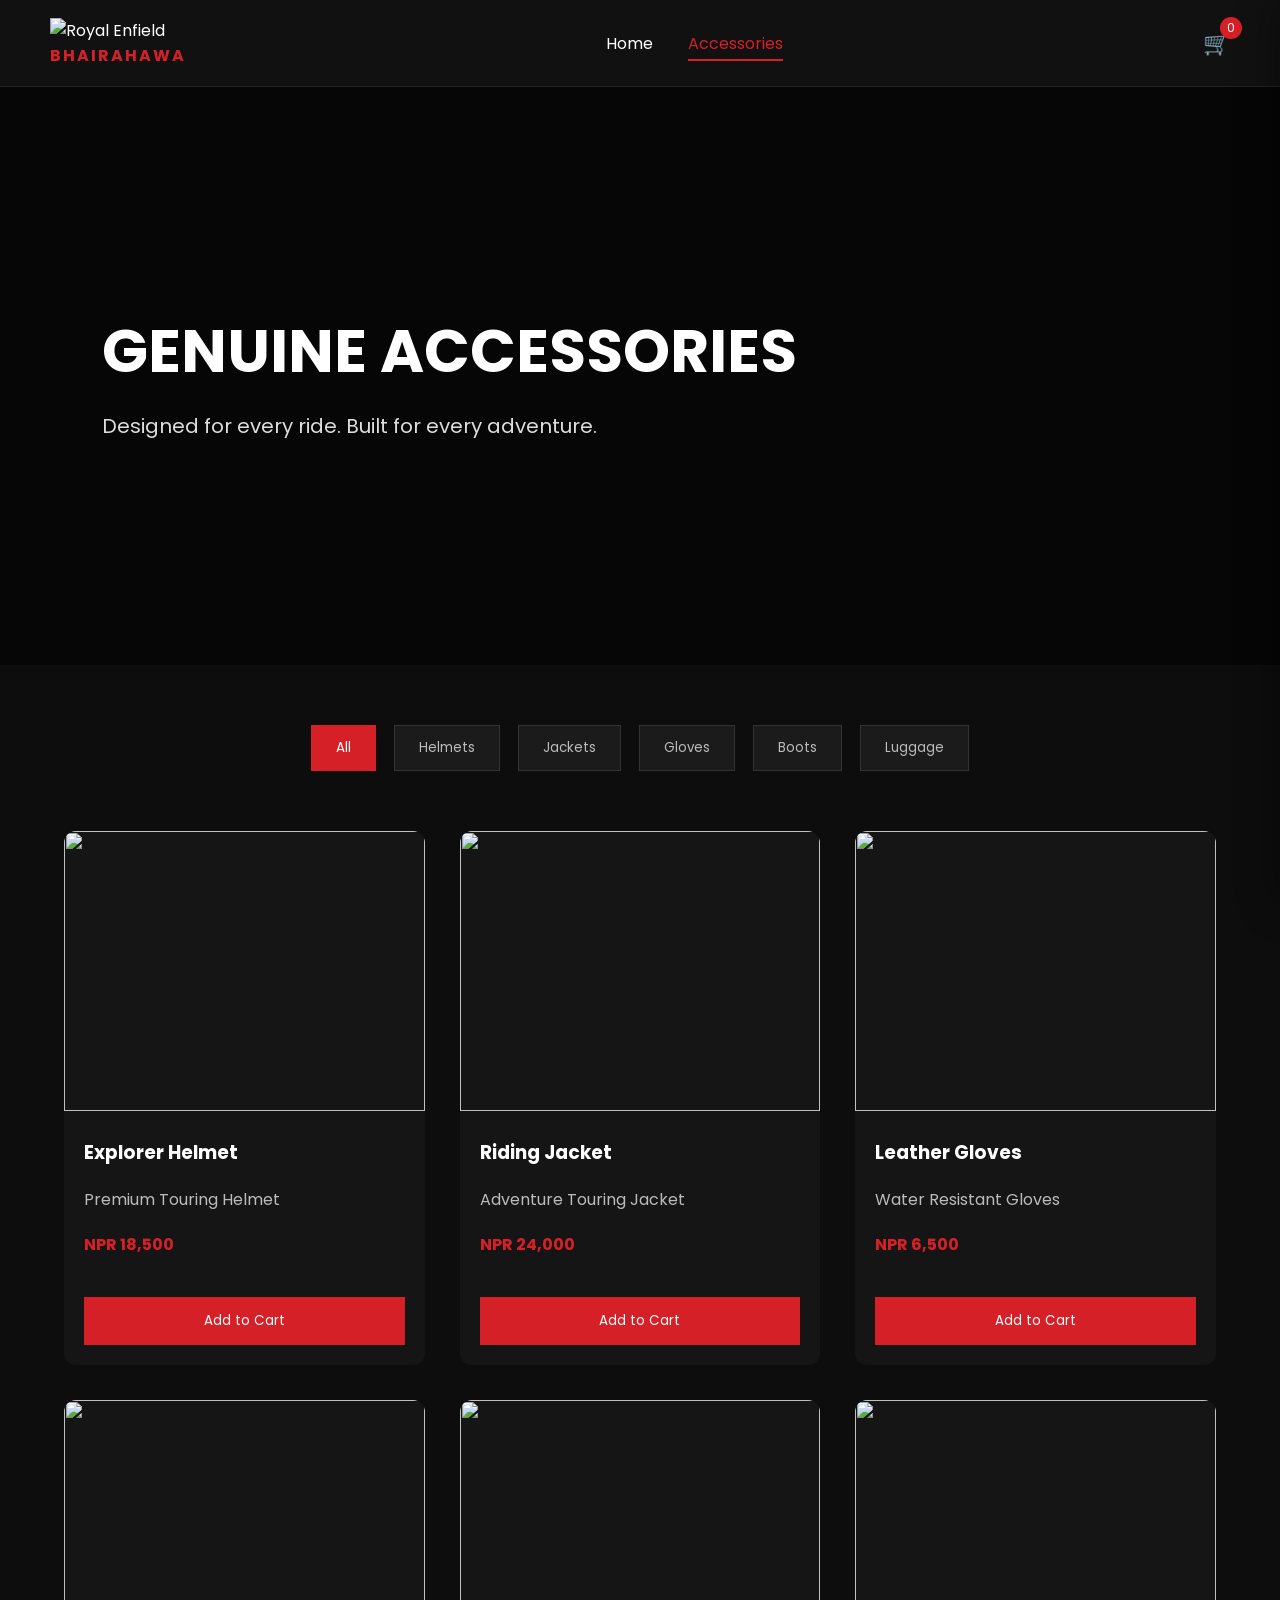
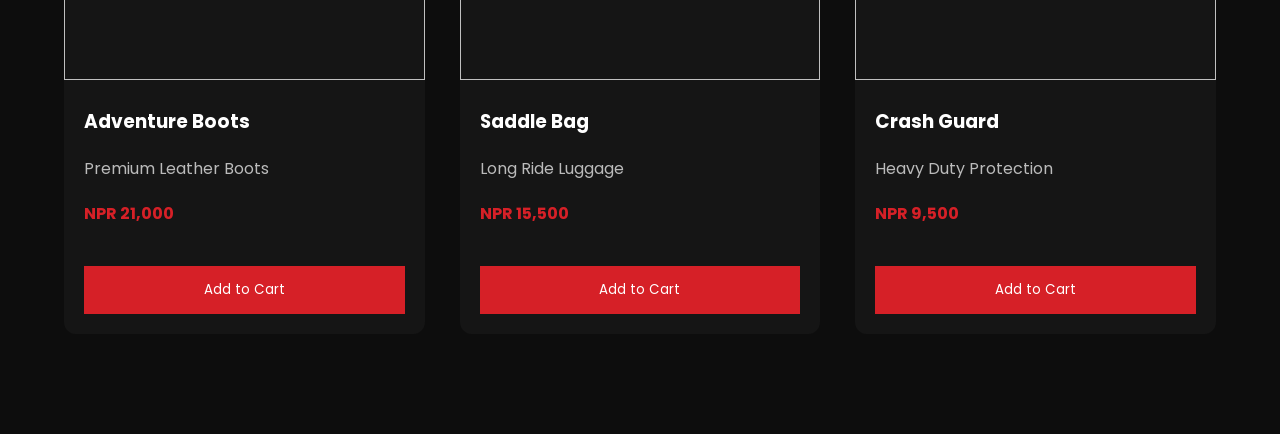
==== accessories.html @ 517c3688 "Add new files" ====
<!DOCTYPE html>
<html lang="en">

<head>

<meta charset="UTF-8">
<meta name="viewport" content="width=device-width, initial-scale=1.0">

<title>Royal Enfield Bhairahawa | Accessories</title>

<link rel="stylesheet" href="accessories.css">

<link href="https://fonts.googleapis.com/css2?family=Poppins:wght@300;400;500;600;700&display=swap" rel="stylesheet">

</head>

<body>

<!-- ================= NAVBAR ================= -->

<nav class="navbar">

    <div class="logo">

        <img src="images/logo.svg" alt="Royal Enfield">

        <span>BHAIRAHAWA</span>

    </div>

    <ul>

        <li><a href="index.html">Home</a></li>
        
        <li><a href="#" class="active">Accessories</a></li>

    </ul>

<div class="cart-icon" id="cartButton">

    🛒

    <span id="cartCount">0</span>

</div>
</nav>

<!-- ================= HERO ================= -->

<section class="hero">

    <div class="overlay"></div>

    <div class="hero-content">

        <h1>GENUINE ACCESSORIES</h1>

        <p>Designed for every ride. Built for every adventure.</p>

    </div>

</section>

<!-- ================= FILTER ================= -->

<section class="categories">

    <button class="filter-btn active" data-filter="all">All</button>

    <button class="filter-btn" data-filter="helmet">Helmets</button>

    <button class="filter-btn" data-filter="jacket">Jackets</button>

    <button class="filter-btn" data-filter="gloves">Gloves</button>

    <button class="filter-btn" data-filter="boots">Boots</button>

    <button class="filter-btn" data-filter="luggage">Luggage</button>

</section>
<!-- ================= PRODUCTS ================= -->

<section class="products">

<div class="product-card"
 data-name="Explorer Helmet"
 data-category="helmet"
     data-price="18500"
     data-image="images/helmet.jpg">

<img src="images/helmet.jpg">

<h3>Explorer Helmet</h3>

<p>Premium Touring Helmet</p>

<h4>NPR 18,500</h4>

<button>Add to Cart</button>

</div>

<div class="product-card"
data-category="jacket"
 data-name="Explorer Riding Jacket"
     data-price="24000"
     data-image="images/jacket.jpg">

<img src="images/jacket.jpg">

<h3>Riding Jacket</h3>

<p>Adventure Touring Jacket</p>

<h4>NPR 24,000</h4>

<button>Add to Cart</button>

</div>

<div class="product-card"
data-category="gloves"
 data-name="Explorer Leather Gloves"
     data-price="6500"
     data-image="images/gloves.jpg">

<img src="images/gloves.jpg">

<h3>Leather Gloves</h3>

<p>Water Resistant Gloves</p>

<h4>NPR 6,500</h4>

<button>Add to Cart</button>

</div>

<div class="product-card"
data-category="boots"
 data-name="Explorer Adventure Boots"
     data-price="21000"
     data-image="images/boots.jpg">

<img src="images/boots.jpg">

<h3>Adventure Boots</h3>

<p>Premium Leather Boots</p>

<h4>NPR 21,000</h4>

<button>Add to Cart</button>

</div>

<div class="product-card"
data-category="luggage"
 data-name="Explorer Saddle Bag"
     data-price="15500"
     data-image="images/saddlebag.jpg">

<img src="images/saddlebag.jpg">

<h3>Saddle Bag</h3>

<p>Long Ride Luggage</p>

<h4>NPR 15,500</h4>

<button>Add to Cart</button>

</div>

<div class="product-card"
 data-name="Explorer Crash Guard"
     data-price="9500"
     data-image="images/crashguard.jpg">

<img src="images/crashguard.jpg">

<h3>Crash Guard</h3>

<p>Heavy Duty Protection</p>

<h4>NPR 9,500</h4>

<button>Add to Cart</button>

</div>

</section>

<div class="toast" id="toast">

    <div class="toast-icon">✓</div>

    <div class="toast-content">

        <h4>Added to Cart</h4>

        <p id="toastText">Product added successfully.</p>

    </div>

    <button id="viewCart">View Cart</button>

</div>
<!-- ================= SHOPPING CART ================= -->

<div class="cart-overlay" id="cartOverlay"></div>

<div class="shopping-cart" id="shoppingCart">

    <div class="cart-header">

        <h2>Shopping Cart</h2>

        <button id="closeCart">&times;</button>

    </div>

    <div class="cart-items" id="cartItems">

        <div class="empty-cart">

            <div class="cart-icon-big">🛒</div>

            <h3>Your cart is empty</h3>

            <p>Add genuine Royal Enfield accessories to begin your journey.</p>

        </div>

    </div>

    <div class="cart-footer">

        <div class="cart-total">

            <span>Total</span>

            <strong>NPR <span id="cartTotal">0</span></strong>

        </div>

        <button class="checkout-btn">Proceed to Checkout</button>

    </div>

</div>
<script src="accessories.js"></script>

</body>

</html>
---- accessories.css ----
/* ===========================
   RESET
=========================== */

*{
    margin:0;
    padding:0;
    box-sizing:border-box;
    font-family:'Poppins',sans-serif;
}

body{
    background:#0d0d0d;
    color:#fff;
    overflow-x:hidden;
}

/* ===========================
   NAVBAR
=========================== */

.navbar{

    position:fixed;

    top:0;

    left:0;

    width:100%;

    background:#111;

    display:flex;

    justify-content:space-between;

    align-items:center;

    padding:18px 50px;

    z-index:999;

    border-bottom:1px solid #222;

}

.logo{

    display:flex;

    flex-direction:column;

}

.logo span{

    color:#d62027;

    font-weight:700;

    letter-spacing:2px;

}

.navbar ul{

    display:flex;

    gap:35px;

    list-style:none;

}

.navbar ul li a{

    text-decoration:none;

    color:white;

    transition:.3s;

    position:relative;

}

.navbar ul li a:hover,
.navbar ul li a.active{

    color:#d62027;

}

.navbar ul li a::after{

    content:"";

    position:absolute;

    left:0;

    bottom:-6px;

    width:0;

    height:2px;

    background:#d62027;

    transition:.3s;

}

.navbar ul li a:hover::after,
.navbar ul li a.active::after{

    width:100%;

}

.cart-icon{

    cursor:pointer;

    font-size:22px;

    position:relative;

}

#cartCount{

    position:absolute;

    top:-10px;

    right:-12px;

    width:22px;

    height:22px;

    background:#d62027;

    border-radius:50%;

    display:flex;

    justify-content:center;

    align-items:center;

    font-size:12px;

}

/* ===========================
   HERO
=========================== */

.hero{

    height:65vh;

    background:url("images/accessories-banner.jpg") center/cover;

    position:relative;

    margin-top:80px;

}

.overlay{

    position:absolute;

    inset:0;

    background:rgba(0,0,0,.55);

}

.hero-content{

    position:absolute;

    top:50%;

    left:8%;

    transform:translateY(-50%);

    z-index:2;

}

.hero-content h1{

    font-size:60px;

    margin-bottom:15px;

}

.hero-content p{

    font-size:20px;

    color:#ddd;

}

/* ===========================
   CATEGORY BUTTONS
=========================== */

.categories{

    display:flex;

    justify-content:center;

    gap:18px;

    flex-wrap:wrap;

    padding:60px 20px;

}

.categories button{

    padding:12px 25px;

    background:#1b1b1b;

    color:white;

    border:1px solid #333;

    cursor:pointer;

    transition:.3s;

}

.categories button:hover,
.categories button.active{

    background:#d62027;

}

/* ===========================
   PRODUCTS
=========================== */

.products{

    width:90%;

    margin:auto;

    display:grid;

    grid-template-columns:repeat(auto-fit,minmax(280px,1fr));

    gap:35px;

    padding-bottom:100px;

}

.product-card{

    background:#151515;

    border-radius:12px;

    overflow:hidden;

    transition:.4s;

}

.product-card:hover{

    transform:translateY(-12px);

    box-shadow:0 20px 40px rgba(0,0,0,.5);

}

.product-card img{

    width:100%;

    height:280px;

    object-fit:cover;

    transition:.5s;

}

.product-card:hover img{

    transform:scale(1.08);

}

.product-card h3{

    margin:20px;

}

.product-card p{

    margin:0 20px;

    color:#bbb;

}

.product-card h4{

    margin:20px;

    color:#d62027;

}

.product-card button{

    margin:20px;

    width:calc(100% - 40px);

    padding:14px;

    border:none;

    background:#d62027;

    color:white;

    cursor:pointer;

    transition:.3s;

}

.product-card button:hover{

    background:white;

    color:black;

}

/* ===========================
   MOBILE
=========================== */

@media(max-width:768px){

.navbar{

    flex-direction:column;

    gap:20px;

}

.hero-content h1{

    font-size:38px;

}

.hero-content p{

    font-size:16px;

}

}
/*==============================
TOAST
==============================*/

.toast{

    position:fixed;

    top:25px;

    right:-420px;

    width:360px;

    background:#181818;

    border-left:5px solid #d62027;

    border-radius:12px;

    display:flex;

    align-items:center;

    gap:18px;

    padding:18px;

    box-shadow:0 20px 45px rgba(0,0,0,.45);

    transition:.45s;

    z-index:9999;

}

.toast.show{

    right:25px;

}

.toast-icon{

    width:48px;

    height:48px;

    border-radius:50%;

    background:#28a745;

    color:white;

    display:flex;

    justify-content:center;

    align-items:center;

    font-size:22px;

}

.toast-content{

    flex:1;

}

.toast-content h4{

    color:white;

    margin-bottom:5px;

}

.toast-content p{

    color:#bbb;

    font-size:14px;

}

#viewCart{

    background:#d62027;

    border:none;

    color:white;

    padding:10px 16px;

    cursor:pointer;

    border-radius:6px;

    transition:.3s;

}

#viewCart:hover{

    background:white;

    color:black;

}
@keyframes cartBounce{

0%{
transform:scale(1);
}

40%{
transform:scale(1.4);
}

70%{
transform:scale(.9);
}

100%{
transform:scale(1);
}

}

.bounce{

    animation:cartBounce .45s;

}
/*==============================
SHOPPING CART
==============================*/

.cart-overlay{

    position:fixed;

    inset:0;

    background:rgba(0,0,0,.6);

    opacity:0;

    visibility:hidden;

    transition:.35s;

    z-index:9998;

}

.cart-overlay.show{

    opacity:1;

    visibility:visible;

}

.shopping-cart{

    position:fixed;

    top:0;

    right:-430px;

    width:420px;

    max-width:100%;

    height:100vh;

    background:#111;

    display:flex;

    flex-direction:column;

    transition:.45s ease;

    z-index:9999;

    box-shadow:-10px 0 40px rgba(0,0,0,.45);

}

.shopping-cart.show{

    right:0;

}

.cart-header{

    display:flex;

    justify-content:space-between;

    align-items:center;

    padding:25px;

    border-bottom:1px solid #222;

}

.cart-header h2{

    font-size:28px;

}

.cart-header button{

    background:none;

    border:none;

    color:white;

    font-size:38px;

    cursor:pointer;

}

.cart-items{

    flex:1;

    overflow-y:auto;

    padding:30px;

}

.empty-cart{

    text-align:center;

    margin-top:100px;

}

.cart-icon-big{

    font-size:80px;

    margin-bottom:20px;

}

.empty-cart h3{

    margin-bottom:10px;

}

.empty-cart p{

    color:#999;

    line-height:1.6;

}

.cart-footer{

    padding:25px;

    border-top:1px solid #222;

}

.cart-total{

    display:flex;

    justify-content:space-between;

    margin-bottom:20px;

    font-size:20px;

}

.checkout-btn{

    width:100%;

    padding:16px;

    border:none;

    background:#d62027;

    color:white;

    font-size:17px;

    cursor:pointer;

    transition:.3s;

}

.checkout-btn:hover{

    background:white;

    color:black;

}
.cart-product{

    display:flex;

    gap:15px;

    align-items:center;

    margin-bottom:25px;

    padding-bottom:20px;

    border-bottom:1px solid #222;

}

.cart-product img{

    width:90px;

    height:90px;

    object-fit:cover;

    border-radius:10px;

}

.cart-info{

    flex:1;

}

.cart-info h4{

    margin-bottom:8px;

}

.cart-info p{

    color:#bbb;

    margin-bottom:12px;

}

.qty{

    display:flex;

    align-items:center;

    gap:10px;

}

.qty button{

    width:30px;

    height:30px;

    border:none;

    background:#222;

    color:white;

    cursor:pointer;

}

.remove-btn{

    background:#1d1d1d;

    color:#ff4d4d;

    border:1px solid #333;

    padding:8px 14px;

    border-radius:6px;

    cursor:pointer;

    transition:.3s;

    font-size:14px;

}

.remove-btn:hover{

    background:#d62027;

    color:white;

    border-color:#d62027;

}
.categories button{

    background:#1b1b1b;
    color:#bbb;
    border:1px solid #333;
    padding:12px 24px;
    cursor:pointer;
    transition:.3s;

}

.categories button:hover{

    background:#d62027;
    color:white;

}

.categories button.active{

    background:#d62027;
    color:white;
    border-color:#d62027;

}
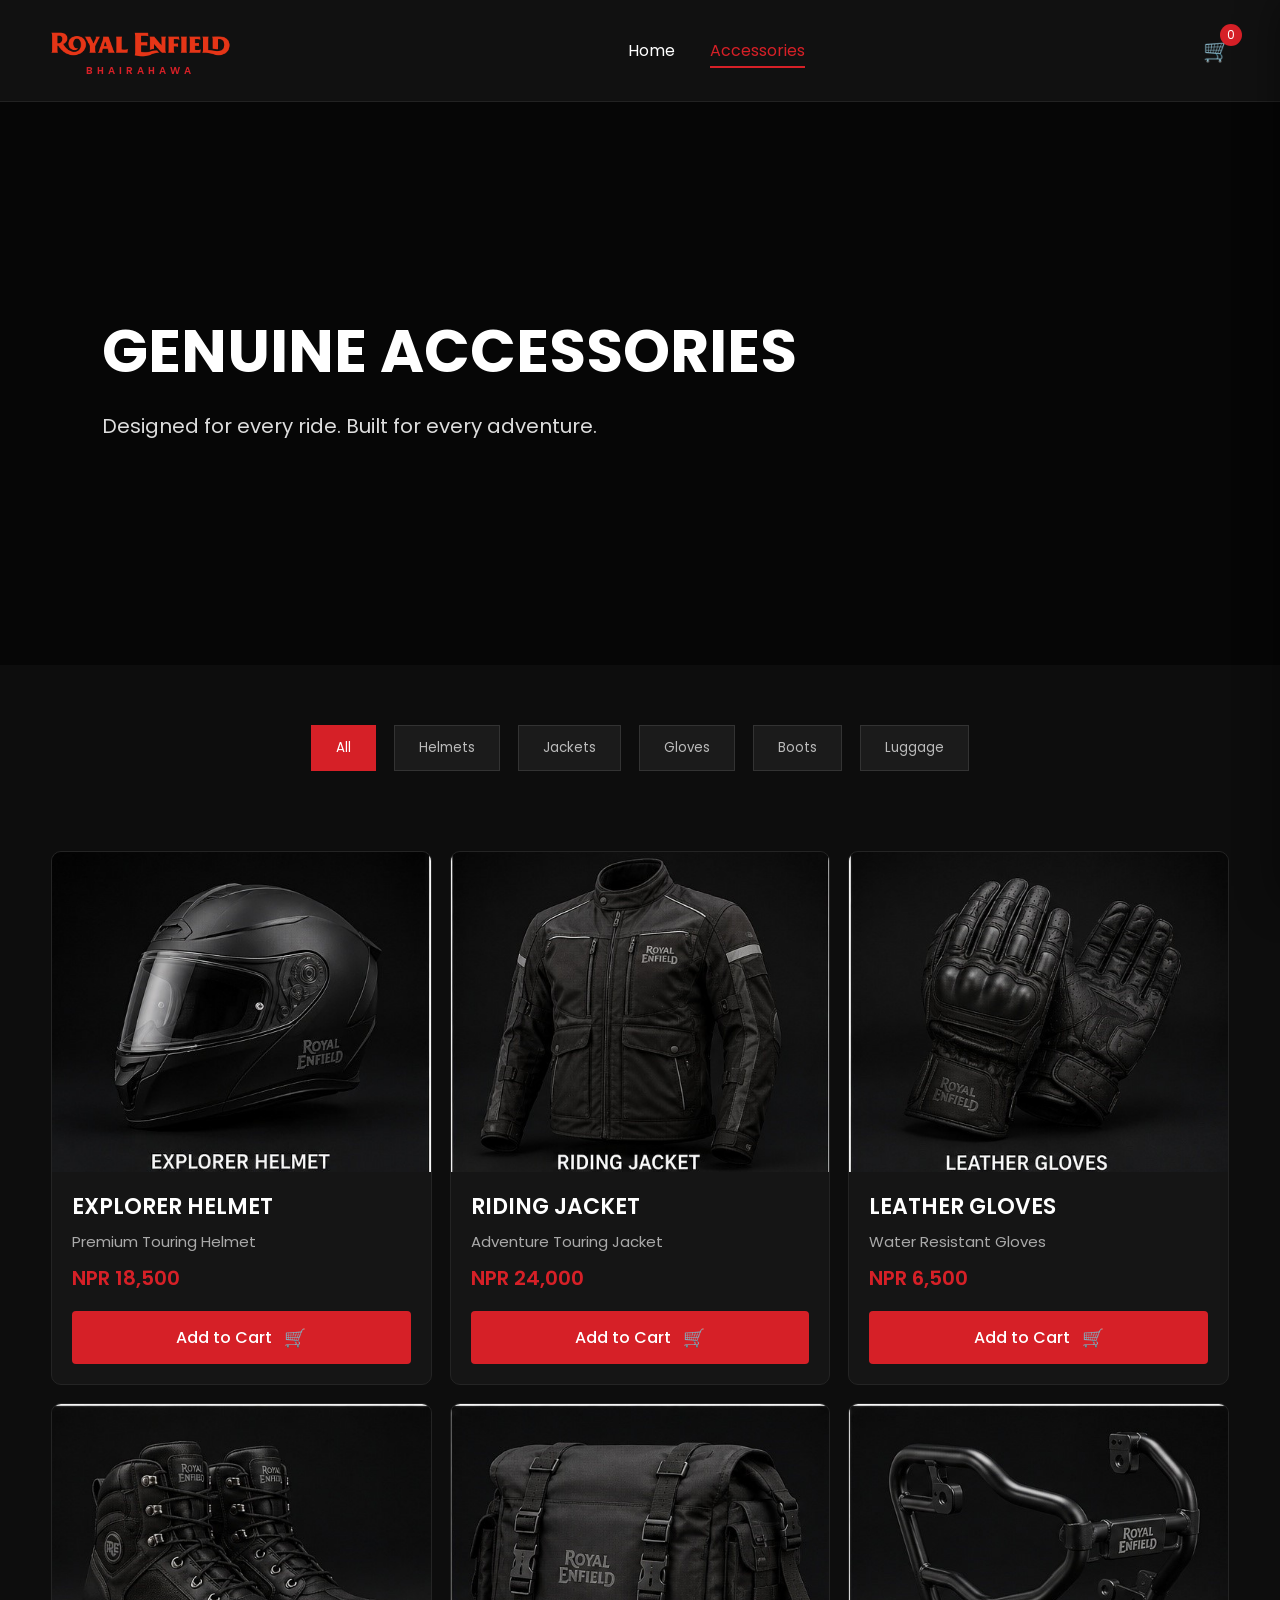
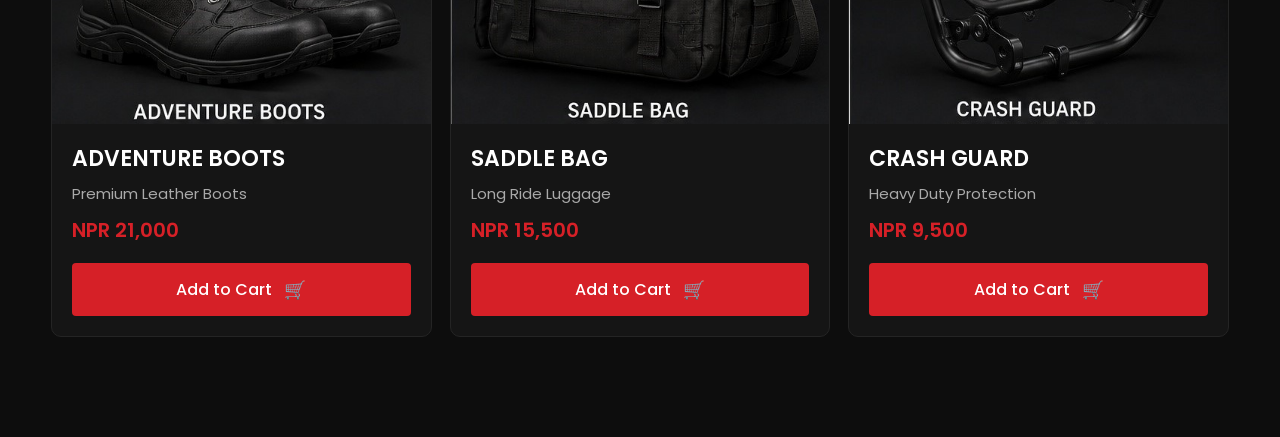
==== commit 8c55ca65: "images" ====
--- a/accessories.html
+++ b/accessories.html
@@ -9,6 +9,7 @@
 <title>Royal Enfield Bhairahawa | Accessories</title>
 
 <link rel="stylesheet" href="accessories.css">
+<link rel="stylesheet" href="responsive.css">
 
 <link href="https://fonts.googleapis.com/css2?family=Poppins:wght@300;400;500;600;700&display=swap" rel="stylesheet">
 
@@ -20,13 +21,12 @@
 
 <nav class="navbar">
 
-    <div class="logo">
-
-        <img src="images/logo.svg" alt="Royal Enfield">
-
-        <span>BHAIRAHAWA</span>
-
-    </div>
+   <div class="logo">
+    <div class="logo-image">
+    <img src="images/logo.png" alt="Royal Enfield">
+    </div>
+    <span>BHAIRAHAWA</span>
+</div>
 
     <ul>
 
@@ -67,7 +67,7 @@
 
     <button class="filter-btn active" data-filter="all">All</button>
 
-    <button class="filter-btn" data-filter="helmet">Helmets</button>
+    <button class="filter-btn" data-filter="helmet" >Helmets</button>
 
     <button class="filter-btn" data-filter="jacket">Jackets</button>
 
@@ -80,114 +80,158 @@
 </section>
 <!-- ================= PRODUCTS ================= -->
 
+<!-- ================= PRODUCTS ================= -->
+
 <section class="products">
 
-<div class="product-card"
- data-name="Explorer Helmet"
- data-category="helmet"
-     data-price="18500"
-     data-image="images/helmet.jpg">
-
-<img src="images/helmet.jpg">
-
-<h3>Explorer Helmet</h3>
-
-<p>Premium Touring Helmet</p>
-
-<h4>NPR 18,500</h4>
-
-<button>Add to Cart</button>
-
-</div>
-
-<div class="product-card"
-data-category="jacket"
- data-name="Explorer Riding Jacket"
-     data-price="24000"
-     data-image="images/jacket.jpg">
-
-<img src="images/jacket.jpg">
-
-<h3>Riding Jacket</h3>
-
-<p>Adventure Touring Jacket</p>
-
-<h4>NPR 24,000</h4>
-
-<button>Add to Cart</button>
-
-</div>
-
-<div class="product-card"
-data-category="gloves"
- data-name="Explorer Leather Gloves"
-     data-price="6500"
-     data-image="images/gloves.jpg">
-
-<img src="images/gloves.jpg">
-
-<h3>Leather Gloves</h3>
-
-<p>Water Resistant Gloves</p>
-
-<h4>NPR 6,500</h4>
-
-<button>Add to Cart</button>
-
-</div>
-
-<div class="product-card"
-data-category="boots"
- data-name="Explorer Adventure Boots"
-     data-price="21000"
-     data-image="images/boots.jpg">
-
-<img src="images/boots.jpg">
-
-<h3>Adventure Boots</h3>
-
-<p>Premium Leather Boots</p>
-
-<h4>NPR 21,000</h4>
-
-<button>Add to Cart</button>
-
-</div>
-
-<div class="product-card"
-data-category="luggage"
- data-name="Explorer Saddle Bag"
-     data-price="15500"
-     data-image="images/saddlebag.jpg">
-
-<img src="images/saddlebag.jpg">
-
-<h3>Saddle Bag</h3>
-
-<p>Long Ride Luggage</p>
-
-<h4>NPR 15,500</h4>
-
-<button>Add to Cart</button>
-
-</div>
-
-<div class="product-card"
- data-name="Explorer Crash Guard"
-     data-price="9500"
-     data-image="images/crashguard.jpg">
-
-<img src="images/crashguard.jpg">
-
-<h3>Crash Guard</h3>
-
-<p>Heavy Duty Protection</p>
-
-<h4>NPR 9,500</h4>
-
-<button>Add to Cart</button>
-
-</div>
+    <!-- HELMET -->
+    <div class="product-card"
+         data-category="helmet"
+         data-name="Explorer Helmet"
+         data-price="18500"
+         data-image="images/helmet.jpg">
+
+        <div class="product-image">
+            <img src="images/helmet.jpg" alt="Explorer Helmet">
+        </div>
+
+        <div class="product-details">
+            <h3>Explorer Helmet</h3>
+            <p>Premium Touring Helmet</p>
+            <h4>NPR 18,500</h4>
+
+            <button>
+                Add to Cart
+                <span>🛒</span>
+            </button>
+        </div>
+
+    </div>
+
+
+    <!-- JACKET -->
+    <div class="product-card"
+         data-category="jacket"
+         data-name="Explorer Riding Jacket"
+         data-price="24000"
+         data-image="images/jacket.jpg">
+
+        <div class="product-image">
+            <img src="images/jacket.jpg" alt="Riding Jacket">
+        </div>
+
+        <div class="product-details">
+            <h3>Riding Jacket</h3>
+            <p>Adventure Touring Jacket</p>
+            <h4>NPR 24,000</h4>
+
+            <button>
+                Add to Cart
+                <span>🛒</span>
+            </button>
+        </div>
+
+    </div>
+
+
+    <!-- GLOVES -->
+    <div class="product-card"
+         data-category="gloves"
+         data-name="Explorer Leather Gloves"
+         data-price="6500"
+         data-image="images/gloves.jpg">
+
+        <div class="product-image">
+            <img src="images/gloves.jpg" alt="Leather Gloves">
+        </div>
+
+        <div class="product-details">
+            <h3>Leather Gloves</h3>
+            <p>Water Resistant Gloves</p>
+            <h4>NPR 6,500</h4>
+
+            <button>
+                Add to Cart
+                <span>🛒</span>
+            </button>
+        </div>
+
+    </div>
+
+
+    <!-- BOOTS -->
+    <div class="product-card"
+         data-category="boots"
+         data-name="Explorer Adventure Boots"
+         data-price="21000"
+         data-image="images/boots.jpg">
+
+        <div class="product-image">
+            <img src="images/boots.jpg" alt="Adventure Boots">
+        </div>
+
+        <div class="product-details">
+            <h3>Adventure Boots</h3>
+            <p>Premium Leather Boots</p>
+            <h4>NPR 21,000</h4>
+
+            <button>
+                Add to Cart
+                <span>🛒</span>
+            </button>
+        </div>
+
+    </div>
+
+
+    <!-- SADDLE BAG -->
+    <div class="product-card"
+         data-category="luggage"
+         data-name="Explorer Saddle Bag"
+         data-price="15500"
+         data-image="images/saddlebag.jpg">
+
+        <div class="product-image">
+            <img src="images/saddlebag.jpg" alt="Saddle Bag">
+        </div>
+
+        <div class="product-details">
+            <h3>Saddle Bag</h3>
+            <p>Long Ride Luggage</p>
+            <h4>NPR 15,500</h4>
+
+            <button>
+                Add to Cart
+                <span>🛒</span>
+            </button>
+        </div>
+
+    </div>
+
+
+    <!-- CRASH GUARD -->
+    <div class="product-card"
+         data-category="protection"
+         data-name="Explorer Crash Guard"
+         data-price="9500"
+         data-image="images/crashguard.jpg">
+
+        <div class="product-image">
+            <img src="images/crashguard.jpg" alt="Crash Guard">
+        </div>
+
+        <div class="product-details">
+            <h3>Crash Guard</h3>
+            <p>Heavy Duty Protection</p>
+            <h4>NPR 9,500</h4>
+
+            <button>
+                Add to Cart
+                <span>🛒</span>
+            </button>
+        </div>
+
+    </div>
 
 </section>
 
--- a/accessories.css
+++ b/accessories.css
@@ -45,22 +45,55 @@
 
 }
 
-.logo{
-
-    display:flex;
-
-    flex-direction:column;
-
-}
-
-.logo span{
-
-    color:#d62027;
-
-    font-weight:700;
-
-    letter-spacing:2px;
-
+.logo {
+    display: flex;
+    flex-direction: column;
+    align-items: center;
+    justify-content: center;
+
+    width: 180px;
+    height: 65px;
+
+    flex-shrink: 0;
+}
+
+/* Logo image container */
+.logo-image {
+    width: 180px;
+    height: 38px;
+
+    overflow: hidden;
+
+    display: flex;
+    justify-content: center;
+    align-items: center;
+}
+
+/* Actual uploaded logo */
+.logo-image img {
+    width: 235px;
+    max-width: none;
+    height: auto;
+
+    display: block;
+}
+
+/* Bhairahawa text */
+.logo span {
+    display: block;
+
+    margin-top: 3px;
+
+    color: #d62027;
+
+    font-size: 10px;
+    font-weight: 600;
+
+    letter-spacing: 4px;
+
+    line-height: 1;
+
+    text-align: center;
 }
 
 .navbar ul{
@@ -256,110 +289,176 @@
    PRODUCTS
 =========================== */
 
-.products{
-
-    width:90%;
-
-    margin:auto;
-
-    display:grid;
-
-    grid-template-columns:repeat(auto-fit,minmax(280px,1fr));
-
-    gap:35px;
-
-    padding-bottom:100px;
-
-}
-
-.product-card{
-
-    background:#151515;
-
-    border-radius:12px;
-
-    overflow:hidden;
-
-    transition:.4s;
-
-}
-
-.product-card:hover{
-
-    transform:translateY(-12px);
-
-    box-shadow:0 20px 40px rgba(0,0,0,.5);
-
-}
-
-.product-card img{
-
-    width:100%;
-
-    height:280px;
-
-    object-fit:cover;
-
-    transition:.5s;
-
-}
-
-.product-card:hover img{
-
-    transform:scale(1.08);
-
-}
-
-.product-card h3{
-
-    margin:20px;
-
-}
-
-.product-card p{
-
-    margin:0 20px;
-
-    color:#bbb;
-
-}
-
-.product-card h4{
-
-    margin:20px;
-
-    color:#d62027;
-
-}
-
-.product-card button{
-
-    margin:20px;
-
-    width:calc(100% - 40px);
-
-    padding:14px;
-
-    border:none;
-
-    background:#d62027;
-
-    color:white;
-
-    cursor:pointer;
-
-    transition:.3s;
-
-}
-
-.product-card button:hover{
-
-    background:white;
-
-    color:black;
-
-}
-
+/* ==========================================
+   PREMIUM PRODUCT GRID
+========================================== */
+
+.products {
+    width: 92%;
+    max-width: 1400px;
+    margin: 0 auto;
+    padding: 20px 0 100px;
+
+    display: grid;
+    grid-template-columns: repeat(3, 1fr);
+    gap: 18px;
+}
+
+
+/* ==========================================
+   PRODUCT CARD
+========================================== */
+
+.product-card {
+    background: #151515;
+    border: 1px solid #242424;
+    border-radius: 10px;
+    overflow: hidden;
+
+    transition: transform .35s ease,
+                box-shadow .35s ease,
+                border-color .35s ease;
+}
+
+.product-card:hover {
+    transform: translateY(-8px);
+
+    border-color: #d62027;
+
+    box-shadow:
+        0 15px 35px rgba(0,0,0,.6);
+}
+
+
+/* ==========================================
+   PRODUCT IMAGE
+========================================== */
+
+.product-image {
+    width: 100%;
+    height: 320px;
+
+    background: #0b0b0b;
+
+    display: flex;
+    align-items: center;
+    justify-content: center;
+
+    overflow: hidden;
+}
+
+.product-image img {
+    width: 100%;
+    height: 100%;
+
+    object-fit: cover;
+
+    display: block;
+
+    transition: transform .5s ease;
+}
+
+.product-card:hover .product-image img {
+    transform: scale(1.06);
+}
+
+
+/* ==========================================
+   PRODUCT DETAILS
+========================================== */
+
+.product-details {
+    padding: 18px 20px 20px;
+}
+
+.product-details h3 {
+    margin: 0 0 7px;
+
+    color: #fff;
+
+    font-size: 22px;
+    font-weight: 600;
+
+    text-transform: uppercase;
+}
+
+.product-details p {
+    margin: 0 0 10px;
+
+    color: #aaa;
+
+    font-size: 15px;
+}
+
+.product-details h4 {
+    margin: 0 0 18px;
+
+    color: #d62027;
+
+    font-size: 20px;
+    font-weight: 600;
+}
+
+
+/* ==========================================
+   ADD TO CART BUTTON
+========================================== */
+
+.product-details button {
+    width: 100%;
+
+    padding: 13px 18px;
+
+    border: none;
+    border-radius: 4px;
+
+    background: #d62027;
+
+    color: white;
+
+    font-family: 'Poppins', sans-serif;
+    font-size: 16px;
+    font-weight: 500;
+
+    cursor: pointer;
+
+    display: flex;
+    align-items: center;
+    justify-content: center;
+    gap: 12px;
+
+    transition: .3s ease;
+}
+
+.product-details button span {
+    font-size: 18px;
+}
+
+.product-details button:hover {
+    background: white;
+    color: #111;
+
+    transform: translateY(-2px);
+}
+
+
+/* ==========================================
+   ADDED BUTTON
+========================================== */
+
+.product-details button.added {
+    background: #28a745;
+    color: white;
+
+    cursor: not-allowed;
+}
+
+.product-details button.added:hover {
+    background: #28a745;
+    color: white;
+
+    transform: none;
+}
 /* ===========================
    MOBILE
 =========================== */
@@ -835,4 +934,56 @@
     color:white;
     border-color:#d62027;
 
+}
+/* ==========================================
+   TABLET
+========================================== */
+
+@media (max-width:992px){
+
+.container{
+    width:90%;
+}
+
+.hero h1{
+    font-size:48px;
+}
+
+.section-title{
+    font-size:34px;
+}
+
+}
+/* ==========================================
+   MOBILE
+========================================== */
+
+@media (max-width:768px){
+
+body{
+    overflow-x:hidden;
+}
+
+.container{
+    width:95%;
+}
+
+.hero{
+    height:80vh;
+}
+
+.hero h1{
+    font-size:34px;
+    text-align:center;
+}
+
+.hero p{
+    font-size:16px;
+    text-align:center;
+}
+
+.section-title{
+    font-size:28px;
+}
+
 }
